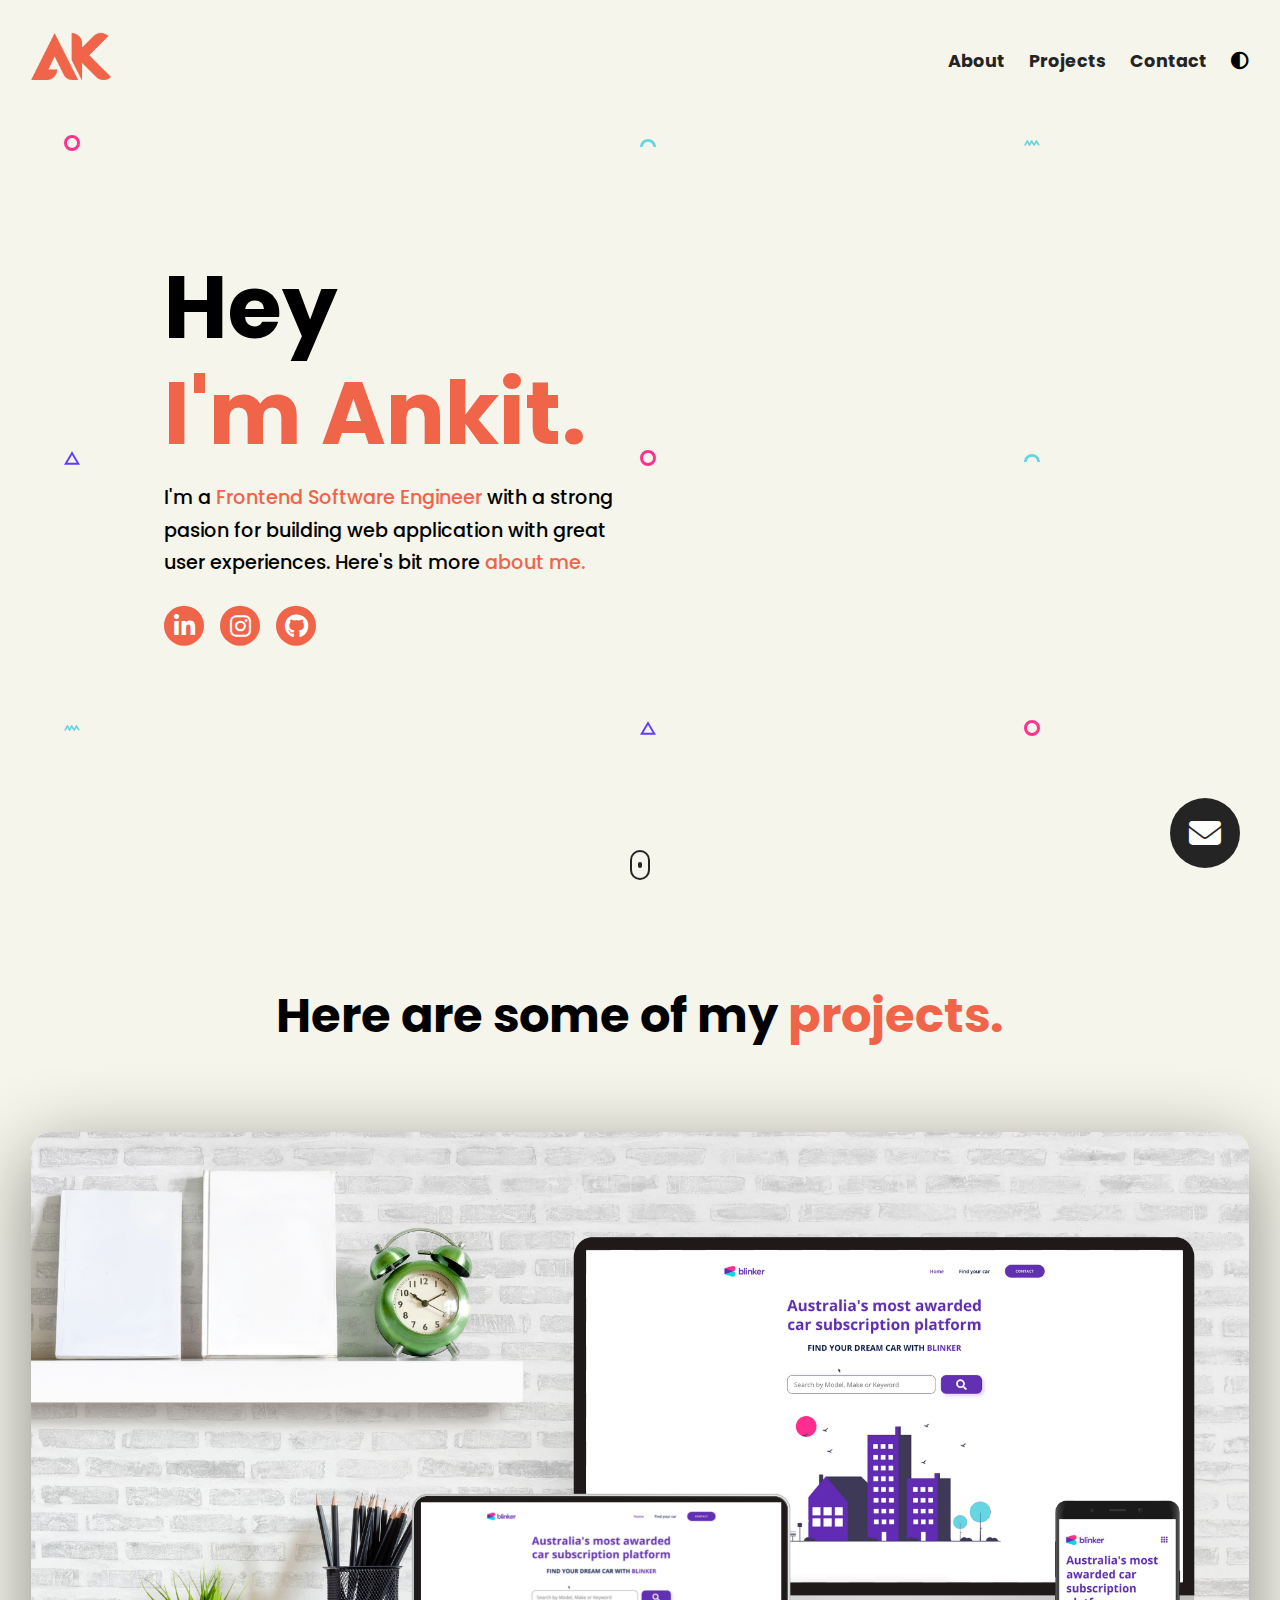
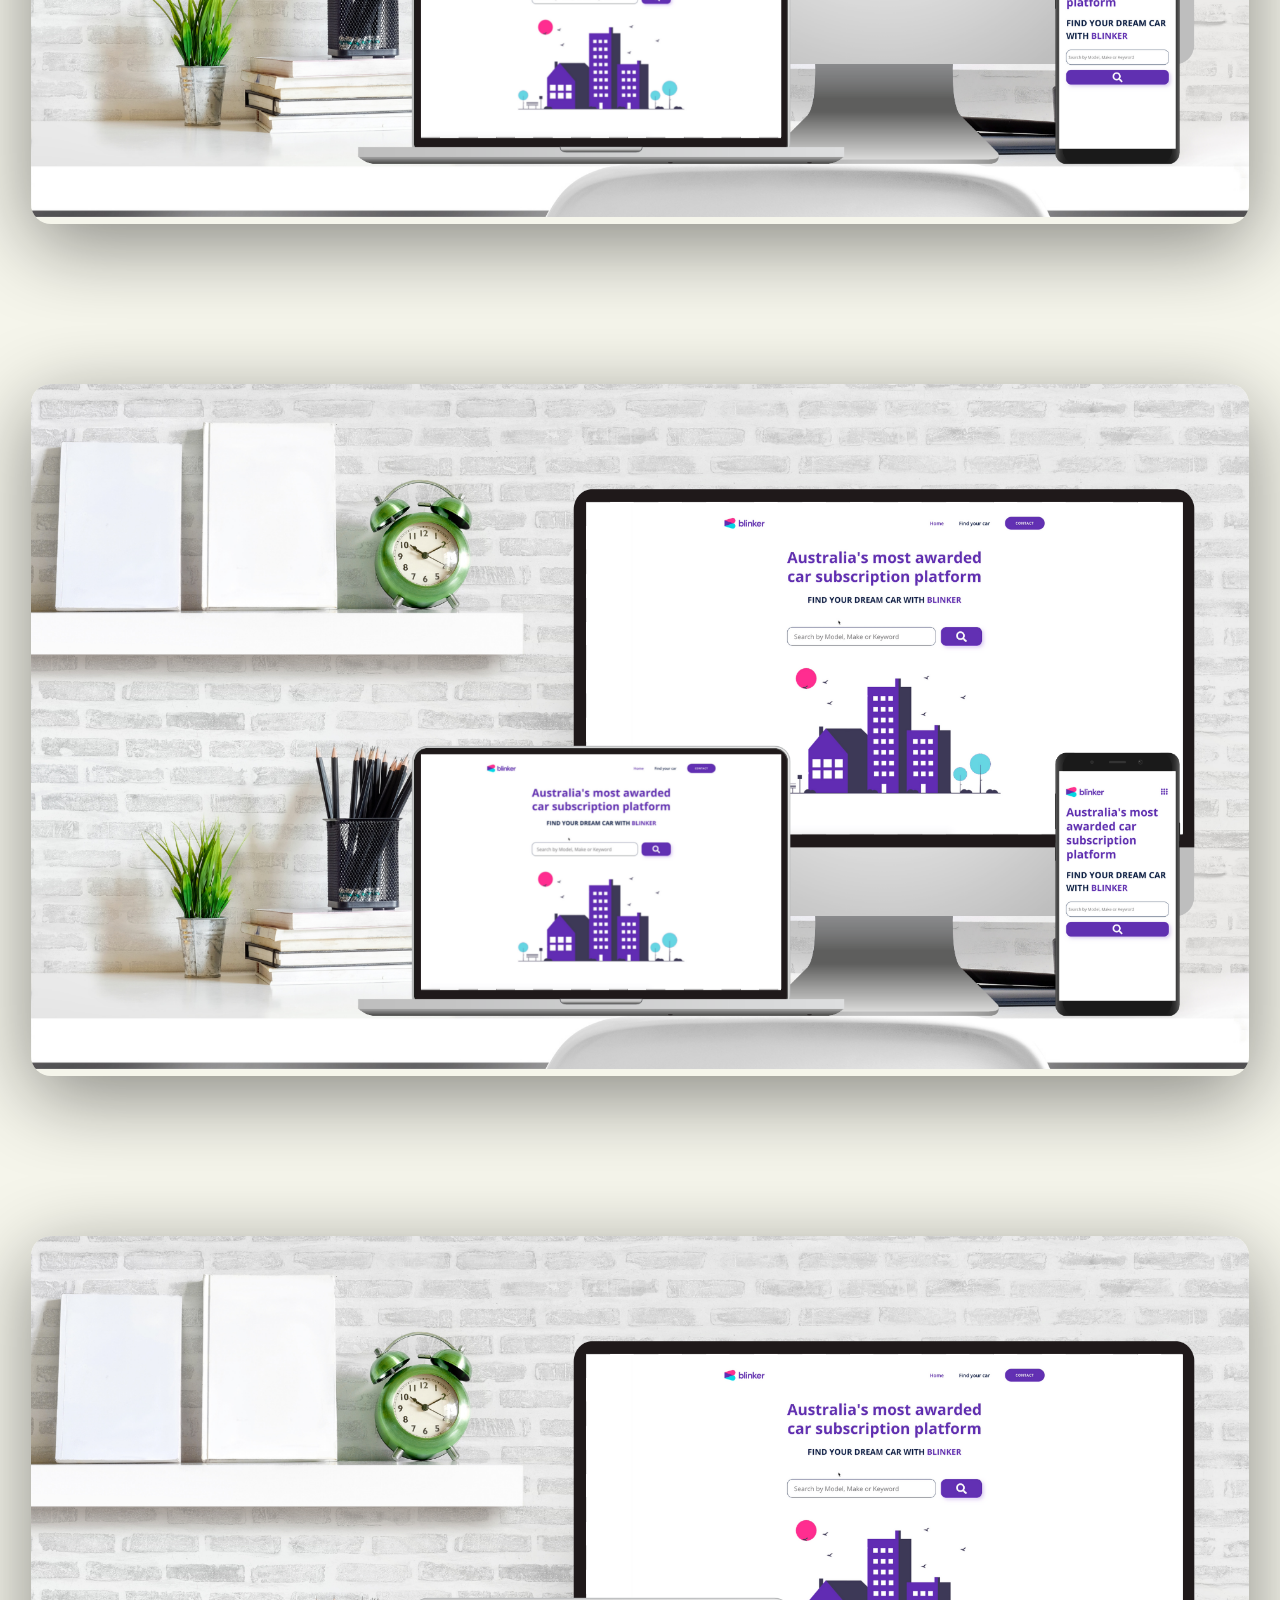
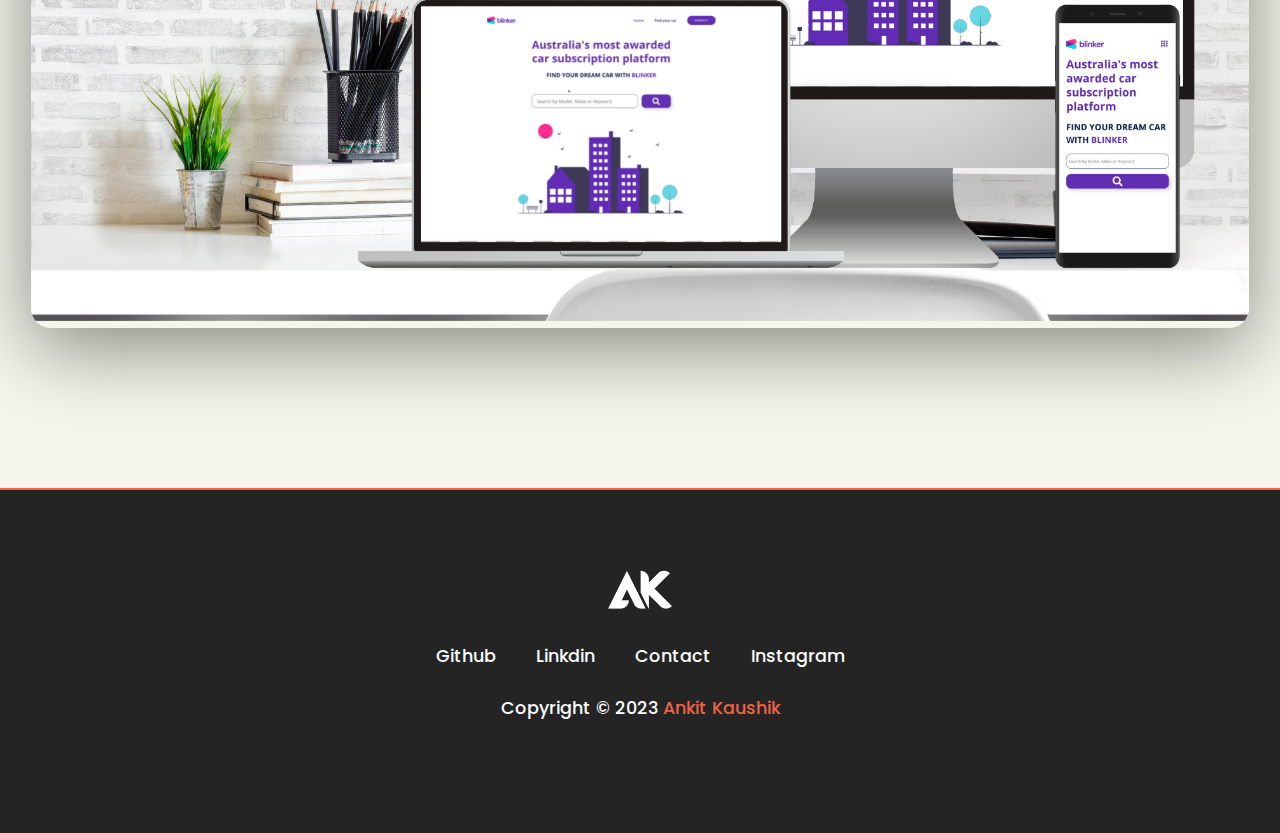
==== index.html @ 83ba969d "3files" ====
<!DOCTYPE html>
<html lang="en">

<head>
    <meta charset="UTF-8">
    <meta http-equiv="X-UA-Compatible" content="IE=edge">
    <meta name="viewport" content="width=device-width, initial-scale=1.0">
    <link rel="stylesheet" href="https://cdnjs.cloudflare.com/ajax/libs/font-awesome/6.3.0/css/all.min.css" />
    <script src="./index.js"></script>
    <link rel="stylesheet" href="style.css">
    <script type="text/javascript" src="https://cdn.jsdelivr.net/npm/@emailjs/browser@3/dist/email.min.js"></script>
    <script type="text/javascript">
        (function () {
            emailjs.init("4ScG4W9HM93QjdSf-");
        })();
    </script>
    <title>Ankit Kaushik | Portfolio</title>
</head>

<body onmousemove="moveBackground(event)">
    <section id="landing-page">
        <div class="row">
            <nav>
                <div class="nav__logo">
                    <a href="/"><img src="./assets/logo.png" alt="" class="nav__logo--image"></a>
                </div>
                <ul class="nav__links">
                    <li class="nav__links--items"><a href="#" class="nav__links--link link-hover-effect"
                            onclick="toggleModel()">About</a></li>
                    <li class="nav__links--items"><a href="#project-section"
                            class="nav__links--link link-hover-effect">Projects</a>
                    </li>
                    <li class="nav__links--items"><a href="#" class="nav__links--link link-hover-effect"
                            onclick="toggleModel()">Contact</a>
                    </li>
                    <li class="nav__links--items click" onclick="toggleDarkMode()"><i
                            class="fa-solid fa-circle-half-stroke"></i></li>
                </ul>
            </nav>
            <div class="header">
                <div class="header__content">
                    <div class="header__content--heading">
                        <div class="header__content--heading-one">Hey</div>
                        <div class="header__content--heading-two"><span class="text-color">I'm Ankit.</span></div>
                    </div>
                    <div class="header__content--info">I'm a <span class="text-color">Frontend Software Engineer</span>
                        with a strong pasion for building web application with great user experiences. Here's bit more
                        <span class="text-color click" onclick="toggleModel()">about me.</span>
                    </div>
                    <div class="header__content--social-links">
                        <a href="#" class="social-links click" target="_blank"><i
                                class="fa-brands fa-linkedin-in"></i></a>
                        <a href="#" class="social-links click" target="_blank"><i
                                class="fa-brands fa-instagram"></i></a>
                        <a href="#" class="social-links click" target="_blank"><i class="fa-brands fa-github"></i></a>
                    </div>
                </div>
            </div>
            <a href="#">
                <div class="mail-button click" onclick="toggleModel()">
                    <i class="fa-solid fa-envelope"></i>
                </div>
            </a>
            <a href="#projects" class="scroll">
                <div class="scroll-icon click"></div>
            </a>
            <div class="model">
                <div class="model-half model-about">
                    <div class="model-heading">Here's a bit about me.</div>
                    <div class="model-sub-heading">Frontend Software Engineer.</div>
                    <div class="model-para">Lorem ipsum dolor sit amet consectetur, adipisicing elit. Accusantium, nisi?
                        Distinctio cumque quod, enim officiis perferendis, asperiores nemo nulla architecto consectetur
                        impedit similique fugit obcaecati vitae accusamus numquam qui doloribus, laborum adipisci quam?
                        Praesentium recusandae ipsa laudantium explicabo quae esse?</div>
                    <div class="model-languages">
                        <figure class="model-languages-wrapper">
                            <img src="https://upload.wikimedia.org/wikipedia/commons/thumb/3/38/HTML5_Badge.svg/240px-HTML5_Badge.svg.png"
                                alt="" class="model-languages-image">
                            <span class="model-language-name">HTML</span>
                        </figure>
                        <figure class="model-languages-wrapper">
                            <img src="https://cdn.iconscout.com/icon/free/png-256/css-131-722685.png" alt=""
                                class="model-languages-image">
                            <span class="model-language-name">CSS</span>
                        </figure>
                        <figure class="model-languages-wrapper">
                            <img src="https://cdn.iconscout.com/icon/free/png-256/javascript-1-225993.png" alt=""
                                class="model-languages-image">
                            <span class="model-language-name">JS</span>
                        </figure>
                        <figure class="model-languages-wrapper">
                            <img src="	https://cdn.iconscout.com/icon/free/png-256/react-3-1175109.png" alt=""
                                class="model-languages-image">
                            <span class="model-language-name">React</span>
                        </figure>
                    </div>
                </div>
                <div class="model-half model-contact">
                    <i class="fas fa-times model-exit click" onclick="toggleModel()"></i>
                    <div class="model-heading">Let's have a chat!</div>
                    <div class="model-sub-heading model-sub-heading-contact">I'm currently open to new opportunities.
                    </div>
                    <form onsubmit="contact(event)" id="contact-form">
                        <div class="form-items">
                            <label class="form-items-label">Name:</label>
                            <input type="text" class="form-items-input" name="user_name" required />
                        </div>
                        <div class="form-items">
                            <label class="form-items-label">E-mail:</label>
                            <input type="email" class="form-items-input" name="user_email" required />
                        </div>
                        <div class="form-items">
                            <label class="form-items-label">Message:</label>
                            <textarea type="text" class="form-items-input" name="user_message" required></textarea>
                        </div>
                        <button type="submit" id="contact-submit" class="form-submit">Send it my way</button>
                    </form>
                    <div class="model-overlay model-overlay-loading">
                        <i class="fas fa-spinner"></i>
                    </div>
                    <div class="model-overlay model-overlay-success">Thanks for the message! Looking forward to speaking
                        with you.</div>
                </div>
            </div>
        </div>
        <img src="./assets/circle.svg" class="shape shape-0" alt="">
        <img src="./assets/semi circle.svg" class="shape shape-1 " alt="">
        <img src="./assets/squiggly.svg" class="shape shape-2" alt="">
        <img src="./assets/triangle.svg" class="shape shape-3" alt="">
        <img src="./assets/circle.svg" class="shape shape-4" alt="">
        <img src="./assets/semi circle.svg" class="shape shape-5" alt="">
        <img src="./assets/squiggly.svg" class="shape shape-6" alt="">
        <img src="./assets/triangle.svg" class="shape shape-7" alt="">
        <img src="./assets/circle.svg" class="shape shape-8" alt="">
    </section>
    <section id="project-section">
        <div class="row">
            <div class="project-container">
                <div class="project-heading">Here are some of my <span class="text-color">projects.</span></div>
                <ul class="project-list">
                    <li class="project">
                        <div class="project-wrapper">
                            <img src="./assets/blinker mockup.png" alt="" class="project-image">
                            <div class="project-wrapper-bg">
                                <div class="project-description">
                                    <div class="project-description-heading">Movie App</div>
                                    <div class="project-description-sub-heading">React, Redux, Firebase, HTMML, CSS, JS
                                    </div>
                                    <div class="project-description-info">Lorem ipsum dolor sit, amet consectetur
                                        adipisicing elit. Voluptatem adipisci cum et officia voluptates! Consequuntur
                                        quisquam alias nostrum reiciendis minima tenetur optio voluptate dicta ex et
                                        dolorum, autem placeat iusto rerum iure nisi impedit ab velit non dolor
                                        blanditiis, in soluta. Facere earum odit at ex eius totam praesentium mollitia?
                                    </div>
                                    <div class="project-description-links">
                                        <a href="" class="project-description-link"><i
                                                class="fa-brands fa-github"></i></a>
                                        <a href="" class="project-description-link"><i class="fa-solid fa-link"></i></a>
                                    </div>
                                </div>
                            </div>
                        </div>
                    </li>
                    <li class="project">
                        <div class="project-wrapper">
                            <img src="./assets/blinker mockup.png" alt="" class="project-image">
                            <div class="project-wrapper-bg">
                                <div class="project-description">
                                    <div class="project-description-heading">Movie App</div>
                                    <div class="project-description-sub-heading">React, Redux, Firebase, HTMML, CSS, JS
                                    </div>
                                    <div class="project-description-info">Lorem ipsum dolor sit, amet consectetur
                                        adipisicing elit. Voluptatem adipisci cum et officia voluptates! Consequuntur
                                        quisquam alias nostrum reiciendis minima tenetur optio voluptate dicta ex et
                                        dolorum, autem placeat iusto rerum iure nisi impedit ab velit non dolor
                                        blanditiis, in soluta. Facere earum odit at ex eius totam praesentium mollitia?
                                    </div>
                                    <div class="project-description-links">
                                        <a href="" class="project-description-link"><i
                                                class="fa-brands fa-github"></i></a>
                                        <a href="" class="project-description-link"><i class="fa-solid fa-link"></i></a>
                                    </div>
                                </div>
                            </div>
                        </div>
                    </li>
                    <li class="project">
                        <div class="project-wrapper">
                            <img src="./assets/blinker mockup.png" alt="" class="project-image">
                            <div class="project-wrapper-bg">
                                <div class="project-description">
                                    <div class="project-description-heading">Movie App</div>
                                    <div class="project-description-sub-heading">React, Redux, Firebase, HTMML, CSS, JS
                                    </div>
                                    <div class="project-description-info">Lorem ipsum dolor sit, amet consectetur
                                        adipisicing elit. Voluptatem adipisci cum et officia voluptates! Consequuntur
                                        quisquam alias nostrum reiciendis minima tenetur optio voluptate dicta ex et
                                        dolorum, autem placeat iusto rerum iure nisi impedit ab velit non dolor
                                        blanditiis, in soluta. Facere earum odit at ex eius totam praesentium mollitia?
                                    </div>
                                    <div class="project-description-links">
                                        <a href="" class="project-description-link"><i
                                                class="fa-brands fa-github"></i></a>
                                        <a href="" class="project-description-link"><i class="fa-solid fa-link"></i></a>
                                    </div>
                                </div>
                            </div>
                        </div>
                    </li>
                </ul>
            </div>
        </div>
    </section>
    <footer>
        <div class="footer-container">
            <div class="footer-logo"><img src="./assets/footer-logo.png" alt=""></div>
            <span class="dooter-link-top"></span>
            <div class="footer-links">
                <a class="footer-link link-hover-effect click">Github</a>
                <a class="footer-link link-hover-effect click">Linkdin</a>
                <a href='#' class="footer-link link-hover-effect click" onclick="toggleModel()">Contact</a>
                <a class="footer-link link-hover-effect click">Instagram</a>
            </div>
            <div class="footer-copyright">Copyright © <span class="currentYear">2023</span>
                <a href="#"><span class="text-color click" onclick="toggleModel()">Ankit Kaushik</span></a>
            </div>
        </div>
    </footer>
</body>

</html>
---- style.css ----
@import url('https://fonts.googleapis.com/css2?family=Poppins:wght@400;500;700&display=swap');

*{
    margin: 0;
    padding: 0;
    box-sizing: border-box;
    font-family: 'Poppins', sans-serif;
}

:root{
    --primary-color: #f06449;
    --secondary-color: rgb(36, 36, 36);
    --background-color: rgb(245,245,235);
    --dark-color: #242424;
    --white-color: white;
}

html{
    scroll-behavior: smooth;
}

body{
    background-color: var(--background-color);
}

img{
    width: 100%;
}

.row{
    width: 100%;
    max-width: 1250px;
    margin: 0 auto;
    padding: 0 1rem;
}

a{
    text-decoration: none;
}

li{
    list-style-type: none;
}

.text-color{
    color: var(--primary-color);
}

.click{
    cursor: pointer;
    transition: all 0.3s ease;
}

.click:hover{
    transform: scale(1.1);
}

.click:active{
    transform: scale(0.8);
}

.link-hover-effect{
    position: relative;
}

.link-hover-effect:after{
    content: "";
    position: absolute;
    bottom: -3px;
    height: 3px;
    width: 0;
    right: 0;
    background-color: var(--primary-color);
    transition: all 0.3s ease;
}

.link-hover-effect:hover::after{
    left: 0;
    width: 100%;
}

input, textarea{
    width: 100%;
    background-color: #242424;
    color: white;
    outline: none;
    border: 3px solid #c0c4cc;
    border-top: none;
    border-right: none;
    border-left: none;
    height: 40px;
}

textarea{
    resize: vertical;
    height: 100px;
    margin-top: 10px;
}

input:hover, textarea:hover{
    border-color: #c0c4cc;
}

input:focus, textarea:focus{
    border-color: var(--primary-color);
}

label{
    font-size: 14px;
    font-weight: bold;
}

.dark-theme .nav__links--link,
.dark-theme .fa-circle-half-stroke,
.dark-theme .header__content--heading-one,
.dark-theme .header__content--info,
.dark-theme .project-heading{
    color: white;
}

.dark-theme {
    background-color: #242424;
}

.dark-theme .mail-button{
    background-color: white;
}

.dark-theme .fa-envelope{
    color: black;
}

/* --------------Navigation bar-------------- */

#landing-page{
    min-height: 100vh;
}

nav{
    display: flex;
    justify-content: space-between;
    padding-top: 2rem;
    align-items: center;
}

.nav__logo{
    width: 5rem;
}

.nav__links{
    list-style-type: none;
    display: flex;
    gap: 1.5rem;
    font-size: 1.1rem;
}

.nav__links--link{
    color: var(--secondary-color);
    text-decoration: none;
    font-weight: 700;
}

.nav__links--link:hover{
    color: var(--primary-color);
    transition: all 0.3s;
}

nav,
.header,
.scroll{
    opacity: 1;
    visibility: visible;
    transition: all 600ms 800ms;
}

.model-open nav,
.model-open .header,
.model-open .scroll{
    opacity: 0;
    visibility: hidden;
    transition: all 300ms 200ms;
}


/* --------------Hero section-------------- */

.header{
    position: absolute;
    top: 50%;
    left: 50%;
    transform: translate(-50%,-50%);
    width: 100%;
    max-width: calc(1000px - 1rem);
    padding: 0 1rem;
}

.header__content{
    width: 100%;
    max-width: 500px;
}

.header__content--heading{
    font-size: 5.5rem;
    line-height: 1.2;
    text-align: left;
    font-weight: bold;
}

.header__content--info{
    padding-right: 2rem;
    line-height: 1.7;
    margin-top: 1rem;
    font-size: 1.2rem;
    font-weight: 500;
}

.header__content--social-links{
    display: flex;
    font-size: 24px;
    gap: 1rem;
    margin-top: 1.6rem;
}

.social-links{
    text-decoration: none;
    background-color: var(--primary-color);
    color: var(--white-color);
    padding: 6px;
    width: 40px;
    height: 40px;
    display: flex;
    justify-content: center;
    align-items: center;
    border-radius: 50%;
    border-radius: 50%;
}

.mail-button{
    height: 70px;
    font-size: 32px;
    border-radius: 50%;
    border: none;
    background-color: var(--dark-color);
    color: var(--white-color);
    cursor: pointer;
    position: absolute;
    bottom: 32px;
    right: 40px;
    width: 70px;
    display: flex;
    justify-content: center;
    align-items: center;
    z-index: 100;
    position: fixed;
}

.scroll{
    position: absolute;
    bottom: 20px;
    left: 50%;
    transform: translateX(-50%);
}

.scroll-icon{
    width: 20px;
    height: 30px;
    border: 2px solid #242424;
    border-radius: 24px;
    display: flex;
    justify-content: center;
    align-items: center;
}

.scroll-icon:after{
    content: "";
    background-color: var(--dark-color);
    width: 4px;
    height: 6px;
    border-radius: 2px;
    animation: scoll-animation 1s infinite alternate-reverse;
}

@keyframes scoll-animation {
    0%{
        transform: translateY(3px);
    }
    100%{
        transform: translateY(-3px);
    }
}


/* --------------Model-------------- */

.model{
    position: absolute;
    top: 50%;
    left: 50%;
    transform: translate(-50%,-50%);
    max-width: 1100px;
    width: 90%;
    height: 700px;
    border-radius: 20px;
    overflow: hidden;
    display: flex;
    visibility: hidden;
    z-index: -1;
}

.model-open .model{
    z-index: 60;
    box-shadow: 0 20px 80px 0 rgba(0,0,0,0.55);
    visibility: visible;
}

.model-half{
    width: 50%;
    position: relative;
    transition: all 0.3s ease-in;
}

.model-about{
    background-color: rgb(232, 230, 230);
    display: flex;
    flex-direction: column;
    padding: 40px 72px;
    justify-content: center;
    transform: translateX(-110%);
}

.model-open .model-about,
.model-open .model-contact{
    transform: translateX(0%);
}

.model-heading{
    font-size: 1.5rem;
    font-weight: bold;
    margin-bottom: 0.5rem;
}

.model-sub-heading{
    font-size: 1rem;
    font-weight: 700;
    color: #3d3c3c;
    margin-bottom: 2rem;
}

.model-para{
    font-size: 0.9rem;
    margin-bottom: 2rem;
}

.model-languages{
    display: flex;
    flex-wrap: wrap;
}

.model-languages-wrapper{
    width: 25%;
    padding: 16px;
    position: relative;
    display: flex;
    flex-direction: column;
    align-items: center;
    transition: all 0.3s ease;
}

.model-languages-wrapper:hover{
    filter: brightness(80%);
    transform: scale(0.9);
}

.model-language-name{
    position: absolute;
    bottom: -10px;
    transform: scale(0);
}

.model-languages-wrapper:hover .model-language-name{
    transform: scale(1);
    transition: all 0.3s ease;
}

.model-contact{
    background-color: #242424;
    color: white;
    display: flex;
    flex-direction: column;
    padding: 40px 72px;
    justify-content: center;
    transform: translateX(110%);
}

.model-sub-heading-contact{
    color: rgb(219, 219, 219);
}

.form-items{
    margin-bottom: 20px;
}

.form-submit{
    background-color: var(--primary-color);
    border: 2px solid var(--primary-color);
    font-weight: bold;
    max-width: 240px;
    width: 100%;
    padding: 12px 24px;
    font-size: 15px;
    transition: all 0.3s ease;
    color: white;
    cursor: pointer;
}

.form-submit:hover{
    background-color: #c4543d;
}

.form-submit:active {
    border-color: var(--primary-color);
    color: #f06449;
}

.model-overlay{
    position: absolute;
    top: 0;
    left: 0;
    width: 100%;
    height: 100%;
    display: none;
    align-items: center;
    justify-content: center;
    color: white;
}

.model-overlay-loading{
    background-color: #242424;
    font-size: 80px;
    z-index: -1;
}

.model-overlay-success{
    background-color: rgb(49, 169, 49);
    font-size: 40px;
    font-weight: bold;
    text-align: center;
    padding: 28px;
    z-index: -1;
}

.model-overlay-visible{
    z-index: 1;
    display: flex;
}

.model-exit{
    position: absolute;
    top: 30px;
    right: 40px;
    color: white;
    font-size: 36px;
    z-index: 100;
}

.fa-spinner{
    animation: spinner-animation 0.75s infinite linear;
}

@keyframes spinner-animation{
    0%{
        transform: rotate(0);
    }
    50%{
        transform: rotate(180deg);
    }
    100%{
        transform: rotate(360deg);
    }
}


/* --------------Project Section-------------- */

.project-heading{
    text-align: center;
    font-weight: bold;
    font-size: 48px;
    margin:5rem 0 ;
}

.project-wrapper{
    margin-bottom: 10rem;
    position: relative;
    border-radius: 20px;
    box-shadow: 0 20px 80px 0 rgba(0,0,0,0.45);
    overflow: hidden;
}

.project-wrapper:hover .project-description{
    opacity: 1;
    transform: translateY(-50%);
}

.project-wrapper:hover .project-image{
    transform: scale(1.07);
    filter: blur(5px);
}

.project-description{
    position: absolute;
    top: 50%;
    left: 90px;
    transform: translateY(100%);
    opacity: 0;
    transition: opacity 300ms, transform 0.45s ease;
    color: var(--white-color);
    max-width: 550px;
}

.project-image{
    transition: all 450ms ease;
}

.project-wrapper-bg{
    position: absolute;
    top: 0;
    left: 0;
    width: 100%;
    height: 100%;
    background-color: var(--dark-color);
    opacity: 0;
    transition: all 450ms ease;
}

.project-wrapper:hover .project-wrapper-bg{
    opacity: 0.7;
}

.project-description-heading{
    font-size: 40px;
    font-weight: 700;
}

.project-description-sub-heading{
    margin-top: 10px;
    font-weight: 500;
    font-size: 20px;
}

.project-description-link{
    color: var(--white-color);
    font-size: 25px;
    margin-right: 16px;
}

.project-description-info{
    margin: 16px 0;
}

/* --------------Footer-------------- */

.footer-container{
    border-top: 2px solid var(--primary-color);
    background-color: var(--dark-color);
    padding-top: 5rem;
    padding-bottom: 7rem;
    font-size: 1.1rem;
    font-weight: 500;
    position: relative;
}

.footer-logo{
    width: 4rem;
}

.footer-container{
    display: flex;
    flex-direction: column;
    align-items: center;
    justify-content: center;
    text-align: center;
    color: var(--white-color);
}

.footer-links{
    margin: 1.6rem 0;
    display: flex;
    gap: 2.5rem;
}

.footer-link{
    color: white;
}

.shape{
    position: fixed;
    width: 1rem;
}

.shape-0{
    top: 15vh;
    left: 5vw;
}

.shape-1{
    top: 15vh;
    left: 50vw;
}

.shape-2{
    top: 15vh;
    left: 80vw;
}

.shape-3{
    top: 50vh;
    left: 5vw;
}

.shape-4{
    top: 50vh;
    left: 50vw;
}

.shape-5{
    top: 50vh;
    left: 80vw;
}

.shape-6{
    top: 80vh;
    left: 5vw;
}

.shape-7{
    top: 80vh;
    left: 50vw;
}

.shape-8{
    top: 80vh;
    left: 80vw;
}



/* --------------Media Query-------------- */
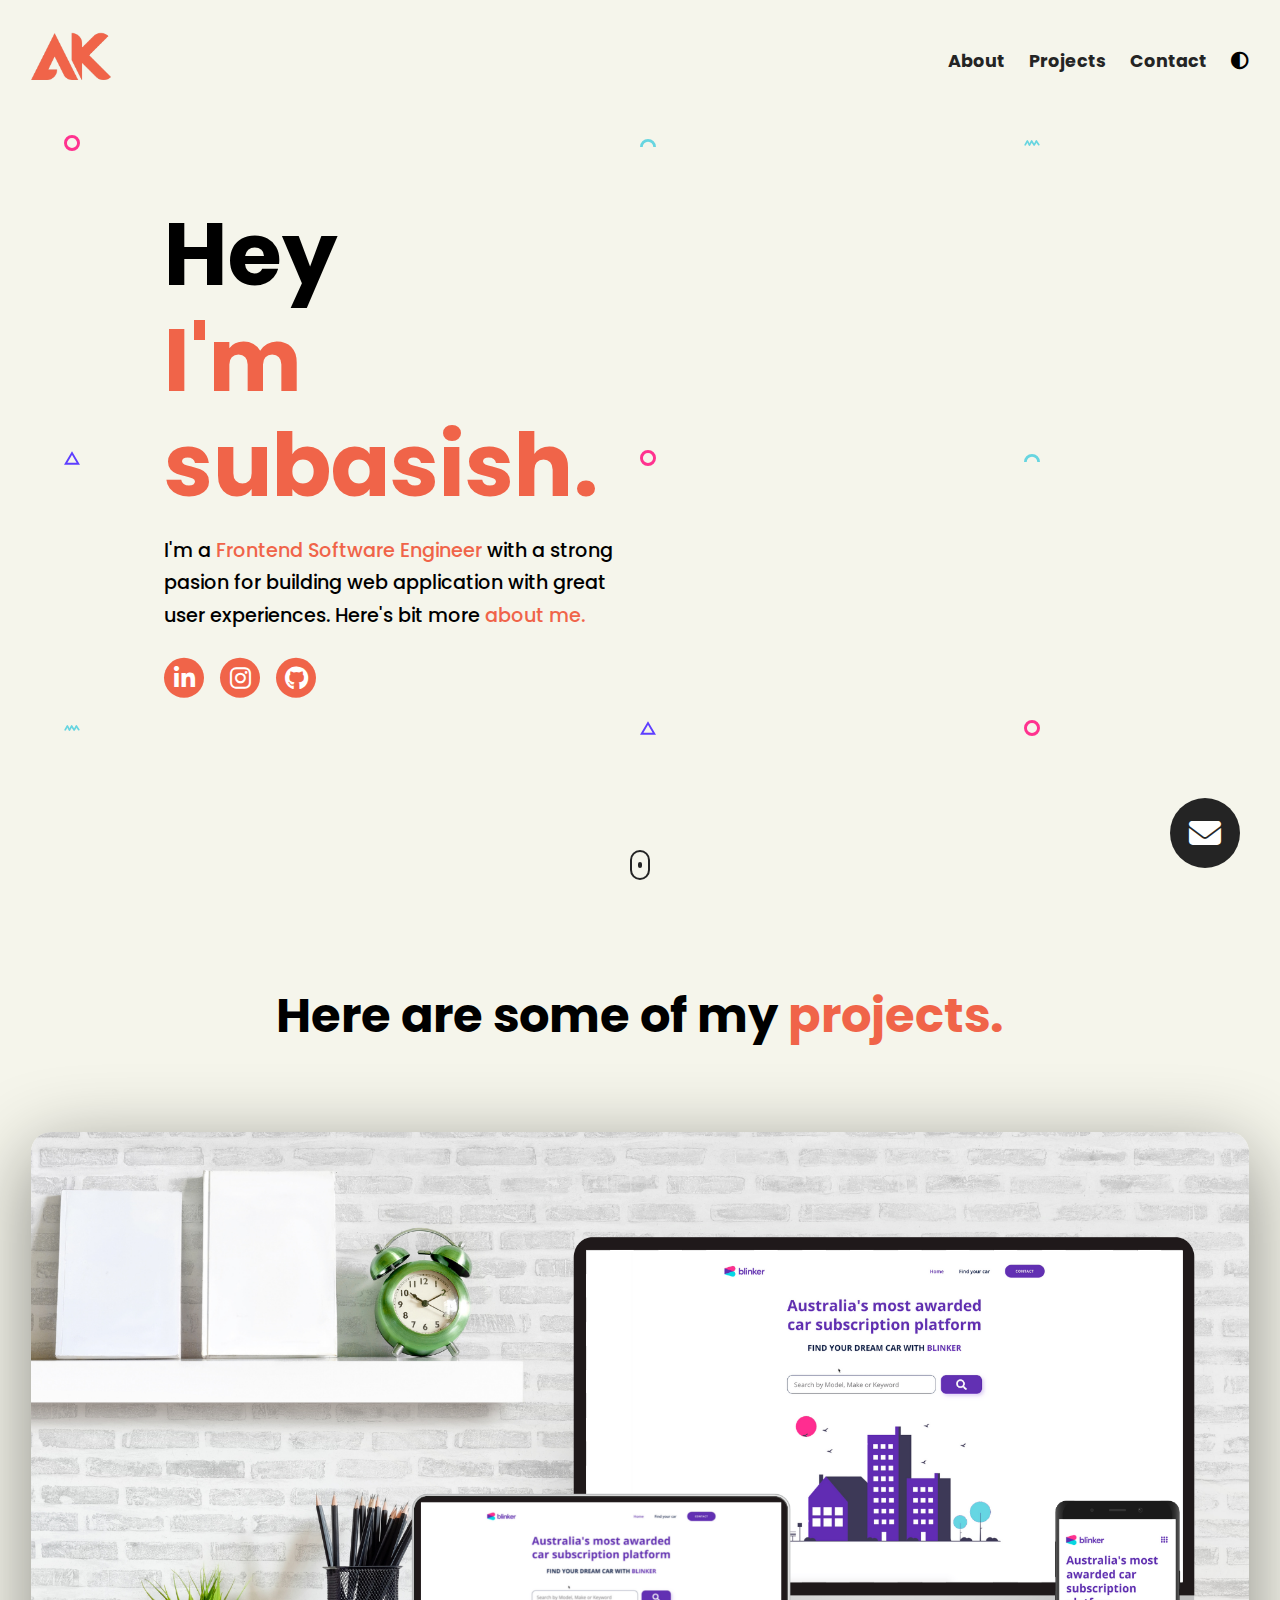
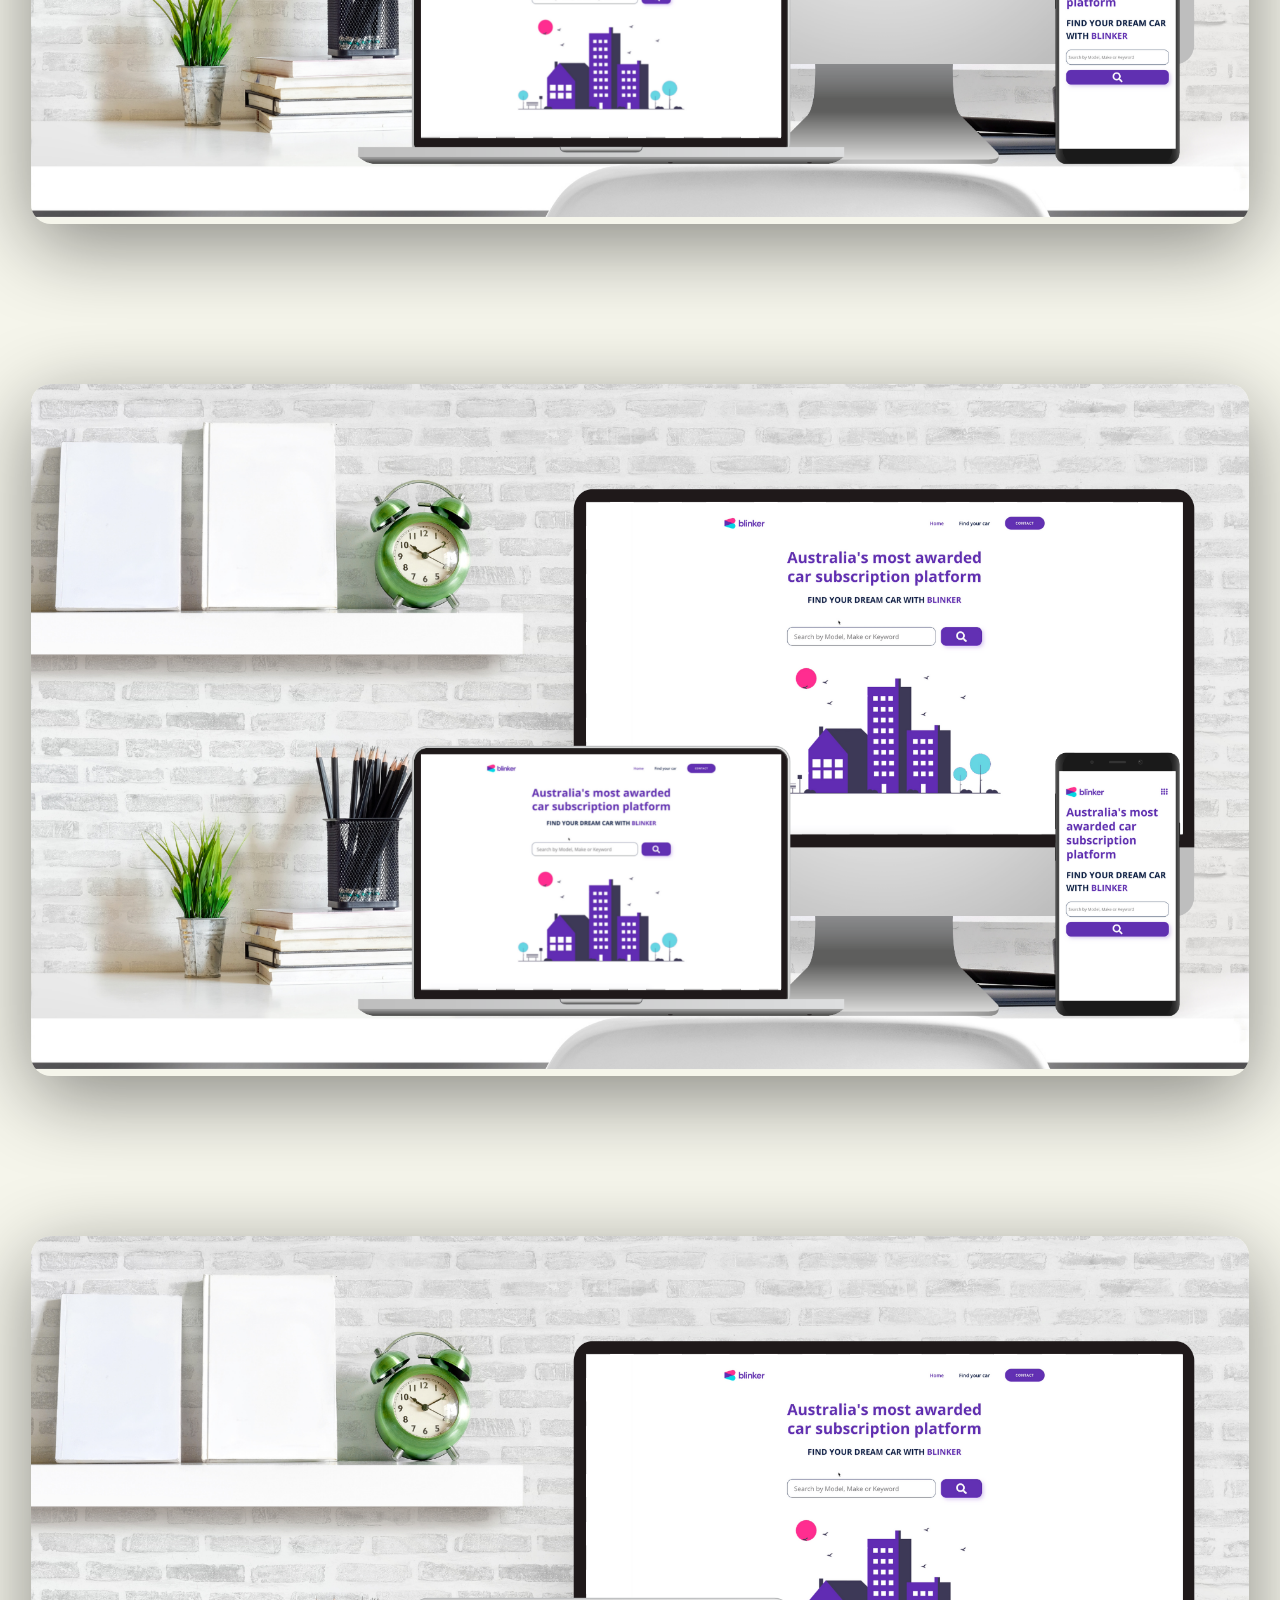
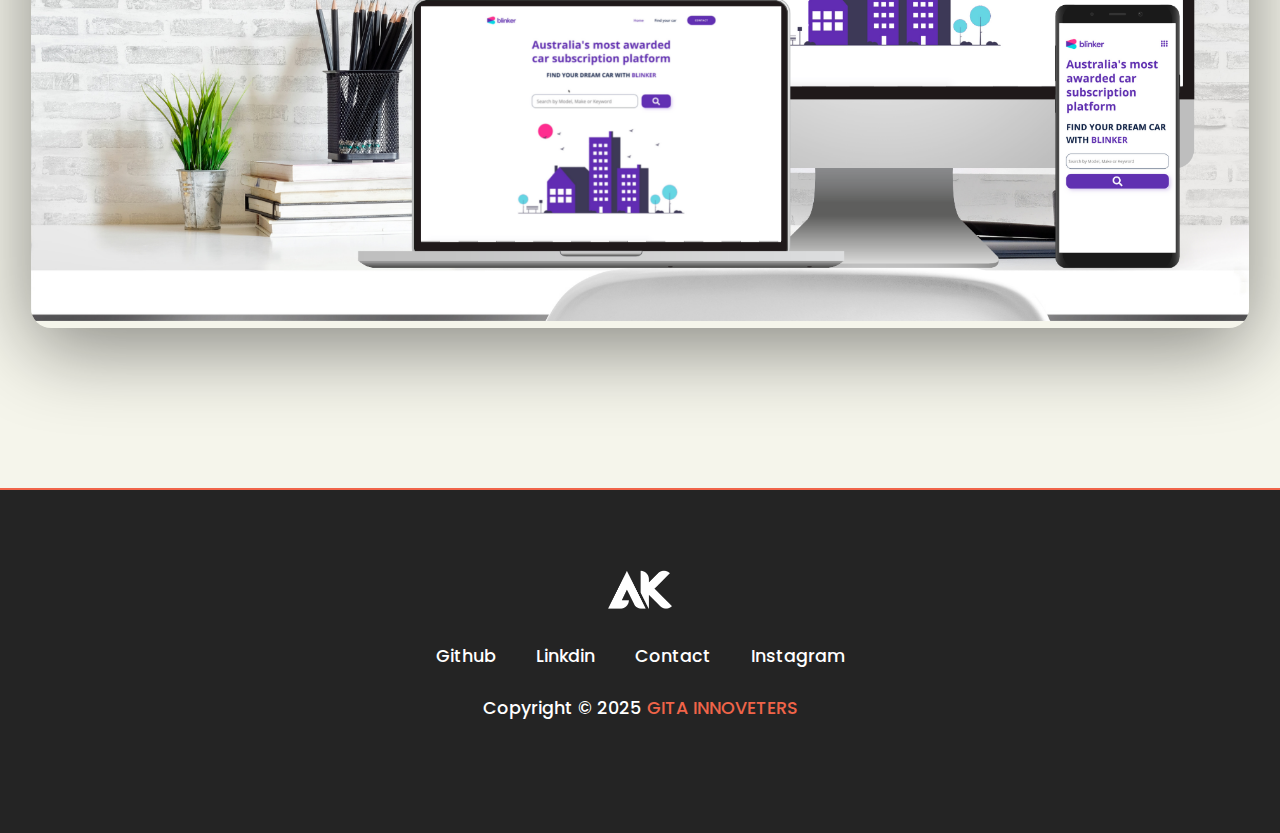
==== commit e2f24e9e: "Update index.html" ====
--- a/index.html
+++ b/index.html
@@ -14,7 +14,7 @@
             emailjs.init("4ScG4W9HM93QjdSf-");
         })();
     </script>
-    <title>Ankit Kaushik | Portfolio</title>
+    <title>GITA INNOVETERS | Portfolio</title>
 </head>
 
 <body onmousemove="moveBackground(event)">
@@ -41,7 +41,7 @@
                 <div class="header__content">
                     <div class="header__content--heading">
                         <div class="header__content--heading-one">Hey</div>
-                        <div class="header__content--heading-two"><span class="text-color">I'm Ankit.</span></div>
+                        <div class="header__content--heading-two"><span class="text-color">I'm subasish.</span></div>
                     </div>
                     <div class="header__content--info">I'm a <span class="text-color">Frontend Software Engineer</span>
                         with a strong pasion for building web application with great user experiences. Here's bit more
@@ -221,11 +221,11 @@
                 <a href='#' class="footer-link link-hover-effect click" onclick="toggleModel()">Contact</a>
                 <a class="footer-link link-hover-effect click">Instagram</a>
             </div>
-            <div class="footer-copyright">Copyright © <span class="currentYear">2023</span>
-                <a href="#"><span class="text-color click" onclick="toggleModel()">Ankit Kaushik</span></a>
+            <div class="footer-copyright">Copyright © <span class="currentYear">2025</span>
+                <a href="#"><span class="text-color click" onclick="toggleModel()">GITA INNOVETERS</span></a>
             </div>
         </div>
     </footer>
 </body>
 
-</html>+</html>
